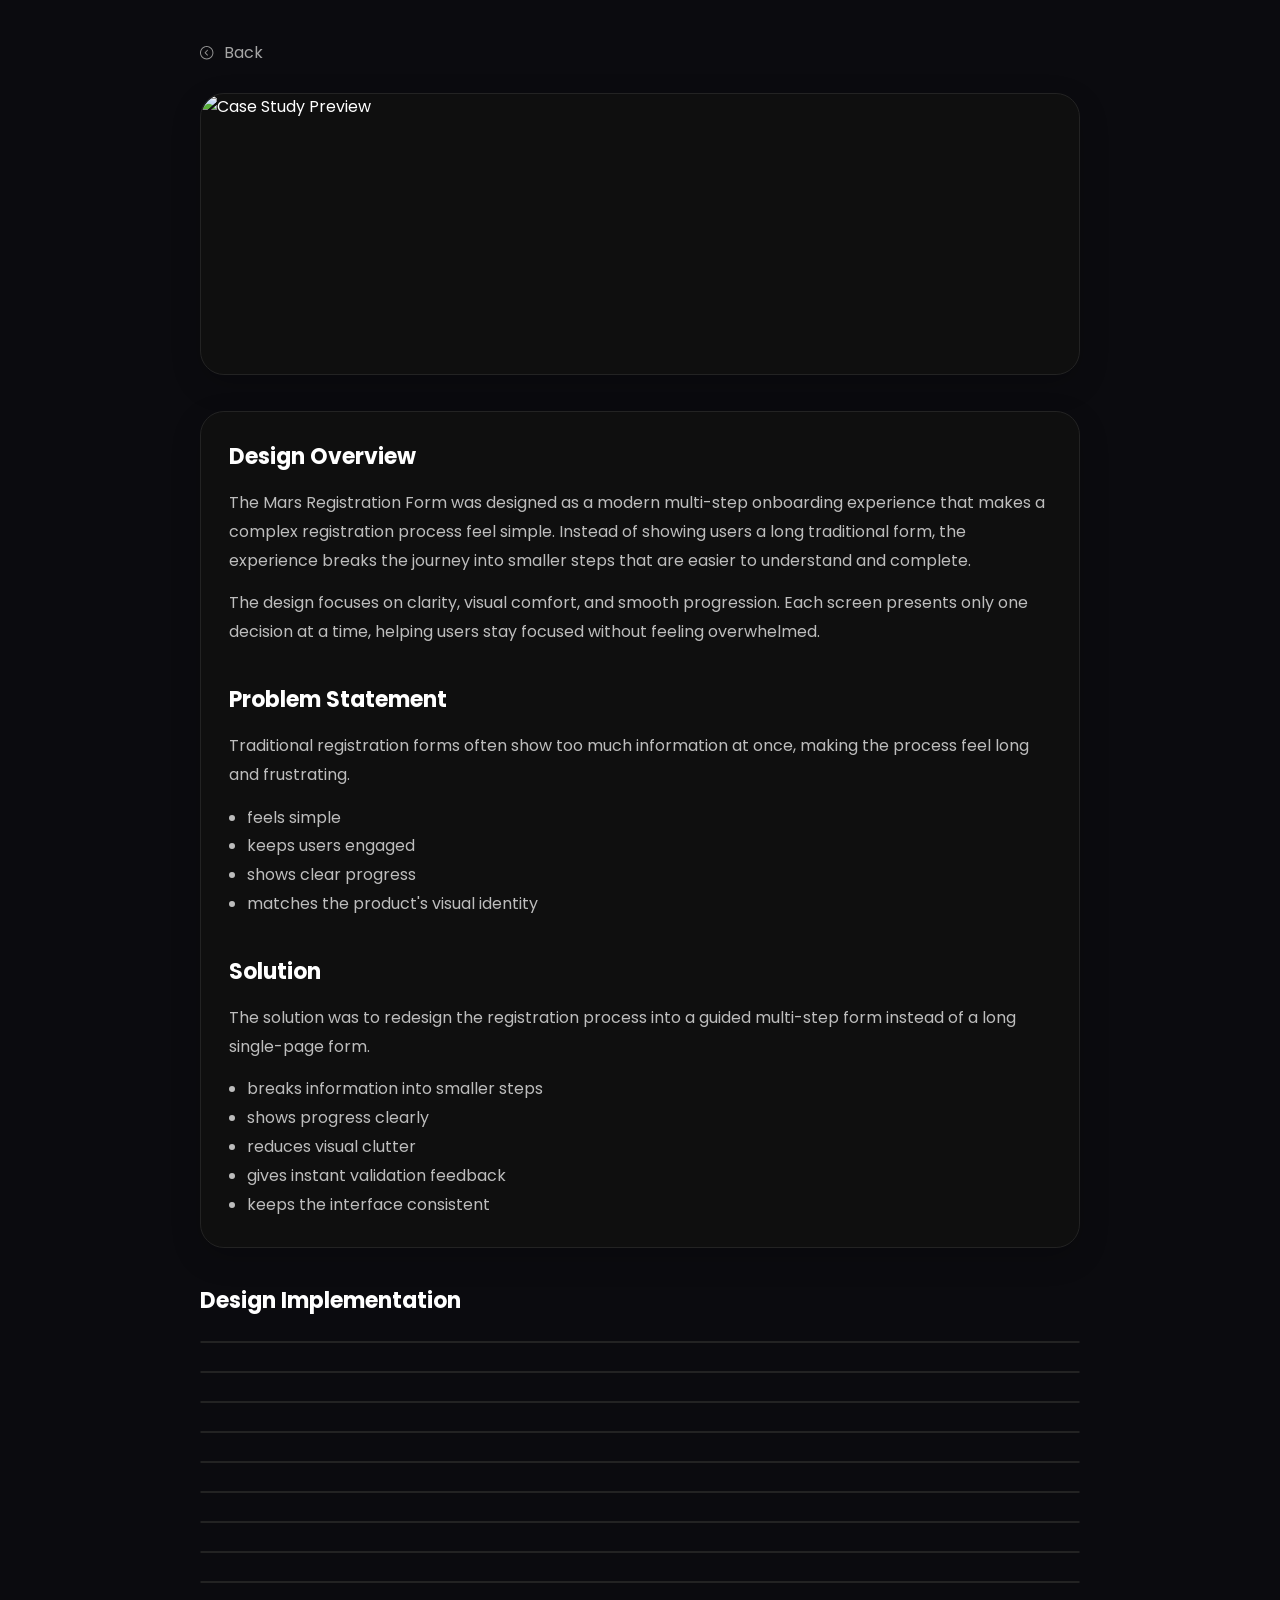
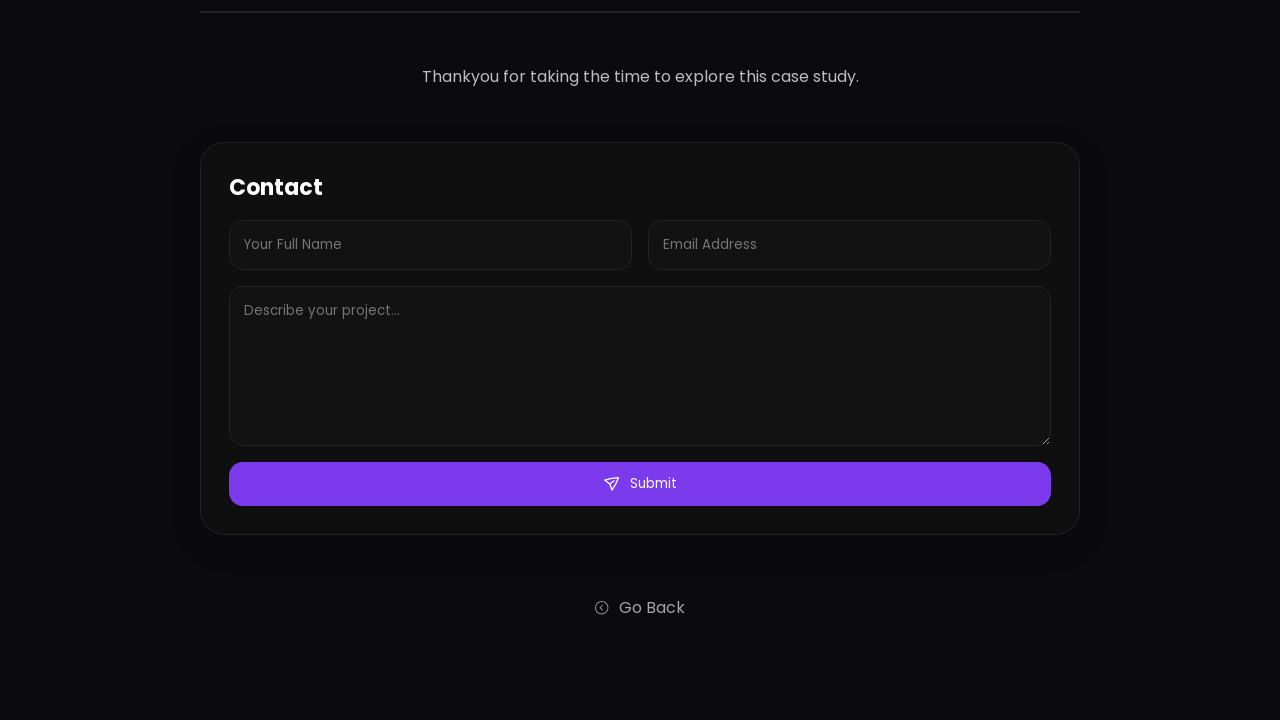
==== case-study.html @ 32646e04 "Added case study page and improve portfolio interactions -Added a dedicated case study page for proj" ====
<!DOCTYPE html>
<html lang="en">
<head>
  <meta charset="UTF-8">
  <meta name="viewport" content="width=device-width, initial-scale=1.0">
  <title>Flight Registration Form Case Study</title>

  <link href="https://fonts.googleapis.com/css2?family=Poppins:wght@300;400;500;600;700&display=swap" rel="stylesheet">
  <link rel="stylesheet" href="case-study.css">
</head>
<body>

<main class="page-wrapper">

  <!-- BACK BUTTON -->
  <a href="port.html" class="back-button">
    <img src="Assets/Icons/Back-arrow.svg" alt="">
    Back
  </a>

  <section class="section-card hero-preview">
  <img src="Assets/Images/casestudmockup.png" alt="Case Study Preview" class="cover-image">
</section>
  <!-- OVERVIEW CARD -->
  <section class="section-card content-card">
    <div class="text-block">
      <h2>Design Overview</h2>
      <p>
        The Mars Registration Form was designed as a modern multi-step onboarding experience that
        makes a complex registration process feel simple. Instead of showing users a long traditional
        form, the experience breaks the journey into smaller steps that are easier to understand and complete.
      </p>
      <p>
        The design focuses on clarity, visual comfort, and smooth progression. Each screen presents only
        one decision at a time, helping users stay focused without feeling overwhelmed.
      </p>
    </div>

    <div class="text-block">
      <h2>Problem Statement</h2>
      <p>
        Traditional registration forms often show too much information at once, making the process
        feel long and frustrating.
      </p>
      <ul>
        <li>feels simple</li>
        <li>keeps users engaged</li>
        <li>shows clear progress</li>
        <li>matches the product's visual identity</li>
      </ul>
    </div>

    <div class="text-block">
      <h2>Solution</h2>
      <p>
        The solution was to redesign the registration process into a guided multi-step form instead
        of a long single-page form.
      </p>
      <ul>
        <li>breaks information into smaller steps</li>
        <li>shows progress clearly</li>
        <li>reduces visual clutter</li>
        <li>gives instant validation feedback</li>
        <li>keeps the interface consistent</li>
      </ul>
    </div>
  </section>

  <!-- DESIGN IMPLEMENTATION -->
  <section class="implementation-section">
    <h2>Design Implementation</h2>

    <div class="implementation-images">
      <img src="Assets/Images/step1.png" alt="">
      <img src="Assets/Images/step2.png" alt="">
      <img src="Assets/Images/step3.png" alt="">
      <img src="Assets/Images/step4.png" alt="">
      <img src="Assets/Images/step5.png" alt="">
      <img src="Assets/Images/step6.png" alt="">
      <img src="Assets/Images/step7.png" alt="">
      <img src="Assets/Images/step8.png" alt="">
      <img src="Assets/Images/step9.png" alt="">
      <img src="Assets/Images/step10.png" alt="">
    </div>
  </section>

  <!-- THANK YOU -->
  <section class="thankyou-text">
    <p>Thankyou for taking the time to explore this case study.</p>
  </section>

  <!-- CONTACT -->
  <section class="section-card" id="contact">
    <h2>Contact</h2>

    <form class="form" action="contact.php" method="POST">
      <div class="form-row">
        <input type="text" name="name" placeholder="Your Full Name">
        <input type="email" name="email" placeholder="Email Address">
      </div>

      <textarea name="message" placeholder="Describe your project..."></textarea>

      <button type="submit" class="btn primary full">
        <img src="Assets/Icons/submmit-arrow.svg" class="btn-icon" alt="">
        Submit
      </button>
    </form>
  </section>
<a href="port.html" class="back-button">
  <img src="Assets/Icons/Back-arrow.svg" alt="Back">
  Go Back
</a>
</main>
<script src="case-study.js"></script>
</body>
</html>
---- case-study.css ----
*{
  margin:0;
  padding:0;
  box-sizing:border-box;
  font-family:"Poppins",sans-serif;
}

body{
  background:#0b0b0f;
  color:#fff;
}

.page-wrapper{
  max-width:920px;
  margin:40px auto;
  padding:0 20px 60px;
}

/* BACK BUTTON */
.back-button{
  display:inline-flex;
  align-items:center;
  gap:10px;
  color:#a5a5a5;
  text-decoration:none;
  margin-bottom:28px;
  transition:.3s;
}

.back-button img{
  width:14px;
  height:14px;
}

.back-button:hover{
  color:#fff;
}

/* CARDS */
.section-card{
  background:#0f0f0f;
  border:1px solid #232323;
  border-radius:24px;
  box-shadow:0 10px 30px rgba(0,0,0,.18);
}

/* HERO */
.hero-preview{
  overflow:hidden;
  margin-bottom:36px;
}

.hero-preview .cover-image{
  width:100%;
  height:280px;
  object-fit:cover;
  display:block;
  border-radius:24px;
}

/* CONTENT */
.content-card{
  padding:28px;
  margin-bottom:36px;
}

.text-block + .text-block{
  margin-top:36px;
}

h2{
  font-size:22px;
  margin-bottom:16px;
}

p{
  color:#bdbdbd;
  line-height:1.8;
  margin-bottom:14px;
}

ul{
  padding-left:18px;
  color:#bdbdbd;
  line-height:1.8;
}

/* IMPLEMENTATION */
.implementation-section{
  margin-bottom:50px;
}

.implementation-section h2{
  margin-bottom:24px;
}

.implementation-images{
  display:flex;
  flex-direction:column;
  gap:28px;
}

.implementation-images img{
  width:100%;
  border-radius:24px;
  border:1px solid #232323;
  display:block;
}

/* THANK YOU */
.thankyou-text{
  text-align:center;
  color:#bdbdbd;
  margin-bottom:50px;
}

/* CONTACT SECTION FIX */
#contact.section-card{
  padding:28px; /* 🔥 FIX: gives space for "Contact" title */
}

.form{
  display:flex;
  flex-direction:column;
  gap:16px;
  margin-top:16px; /* breathing space under title */
}

.form-row{
  display:flex;
  gap:16px;
}

input,
textarea{
  width:100%;
  padding:14px;
  border-radius:14px;
  border:1px solid #232323;
  background:#121212;
  color:#fff;
}

textarea{
  min-height:160px;
}

.btn{
  display:inline-flex;
  align-items:center;
  justify-content:center;
  gap:10px;
  padding:12px 18px;
  border:none;
  border-radius:14px;
  cursor:pointer;
  transition:.3s;
}

.primary{
  background:#7c3aed;
  color:#fff;
}

.primary:hover{
  border:1px solid #a06bff;
  transform:translateY(-2px);
  box-shadow:0 10px 24px rgba(124,58,237,.25);
}

.btn-icon{
  width:16px;
  height:16px;
}

.full{
  width:100%;
}

/* BACK BUTTON (BOTTOM FIX) */
.page-wrapper > .back-button:last-of-type{
  display:flex;
  justify-content:center;
  align-items:center;
  margin:60px auto 0; /* 🔥 breathing space + centering */
  width:fit-content;
}

/* MOBILE */
@media(max-width:768px){
  .form-row{
    flex-direction:column;
  }
}

body.light{
  background:#f5f5f5;
  color:#111;
}

body.light .section-card{
  background:#ffffff;
  border:1px solid #e5e5e5;
}

body.light p,
body.light ul{
  color:#444;
}
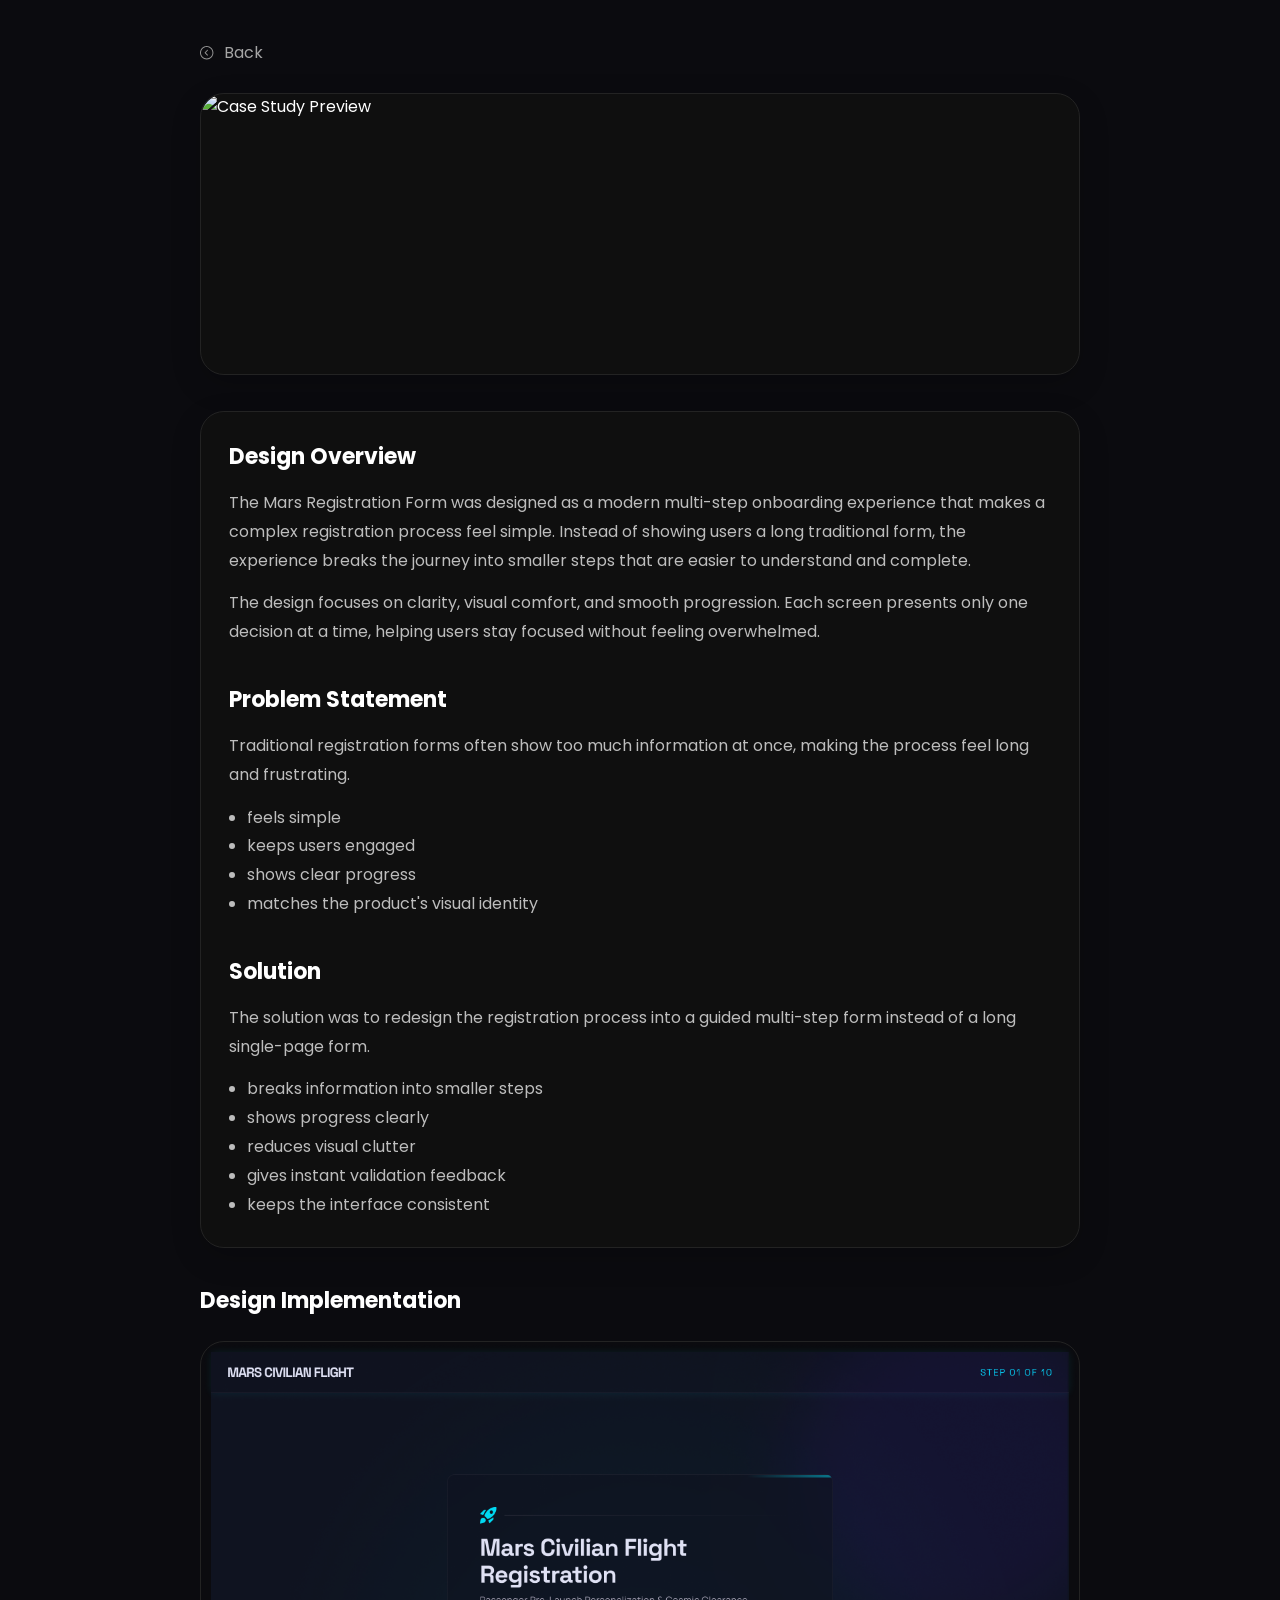
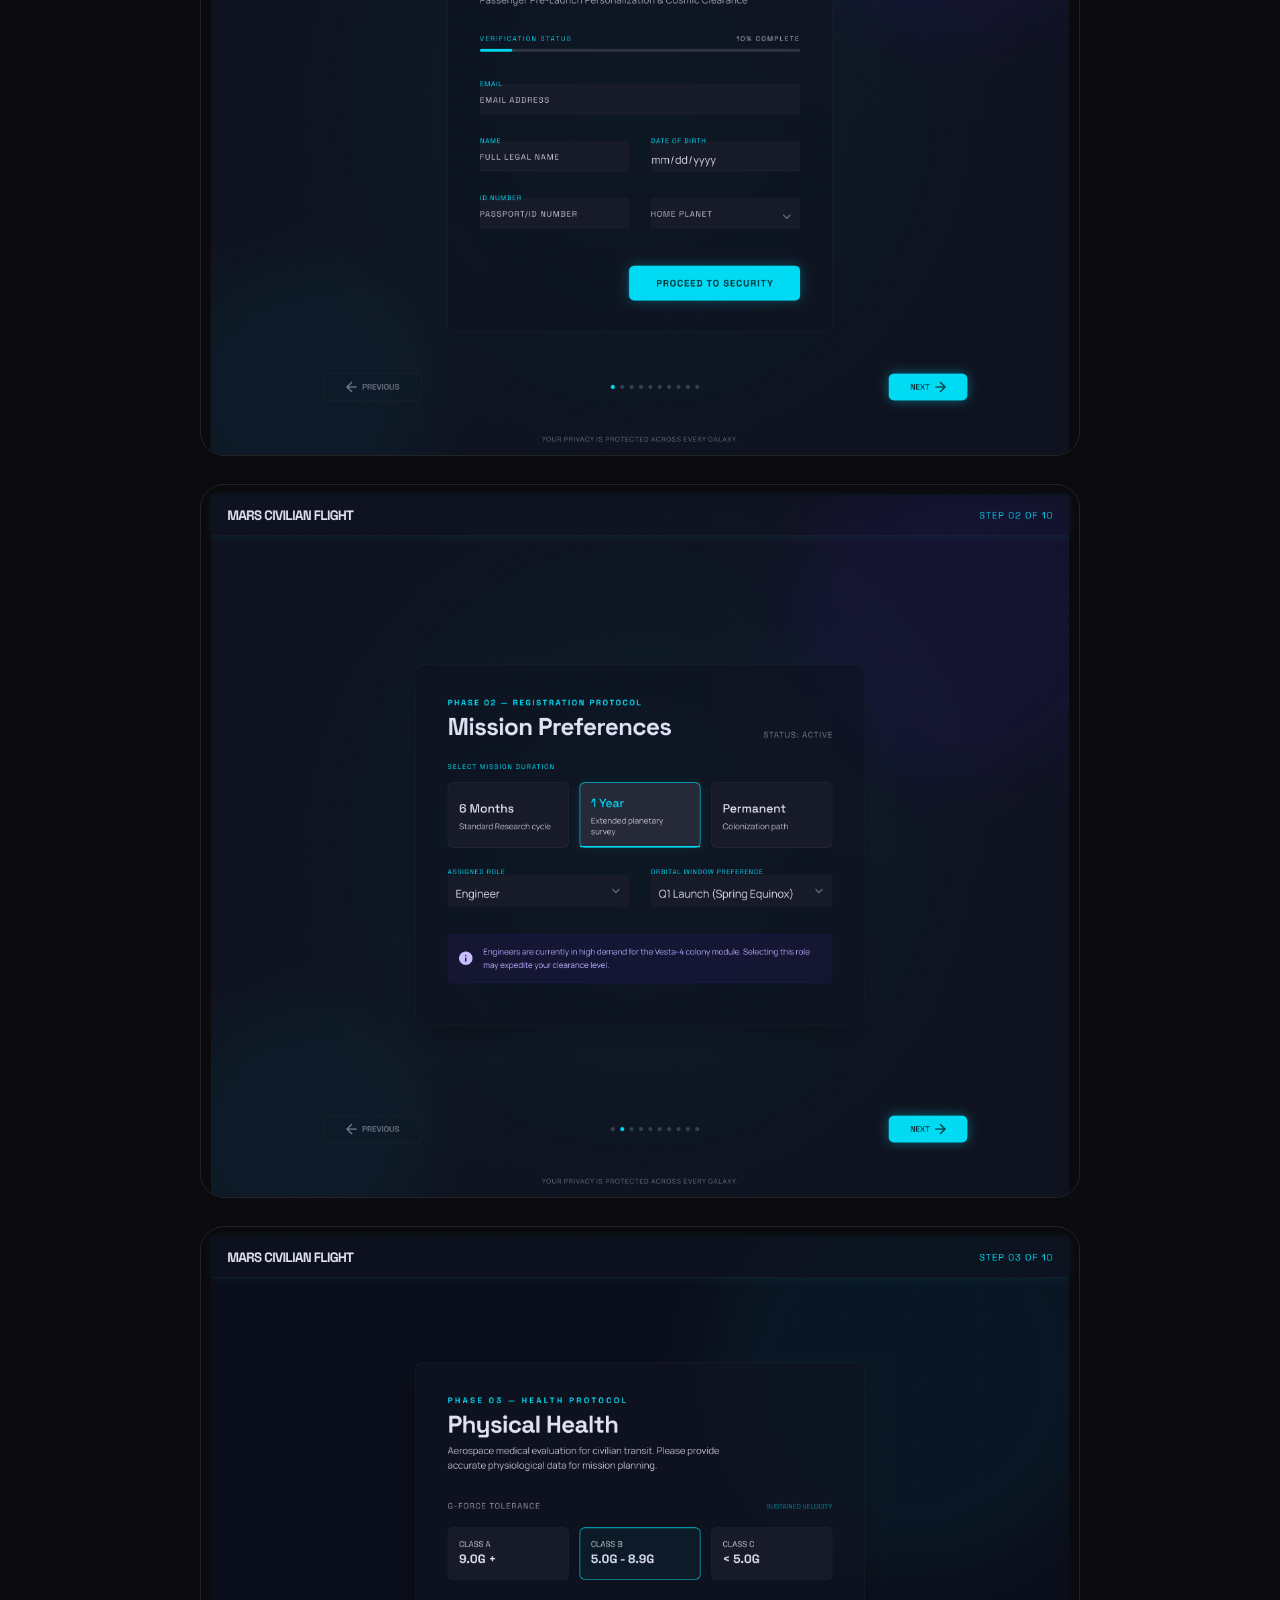
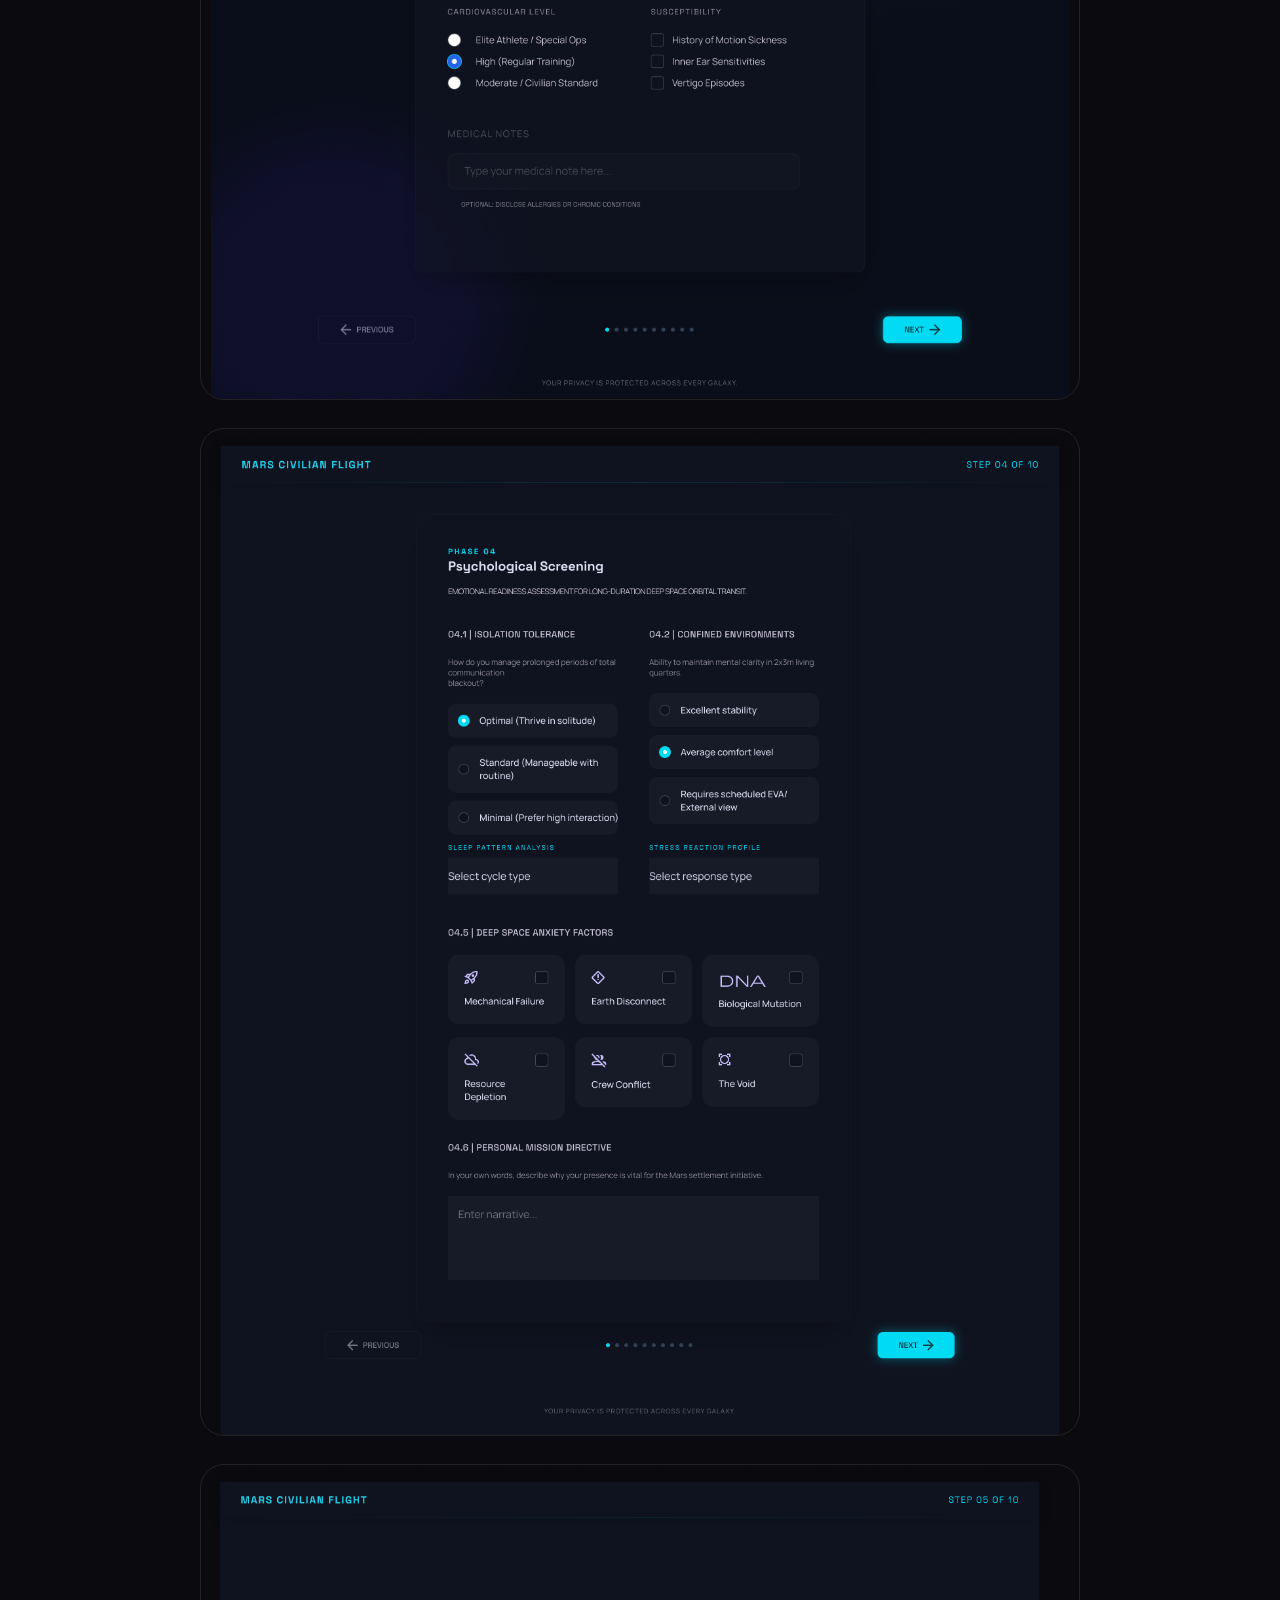
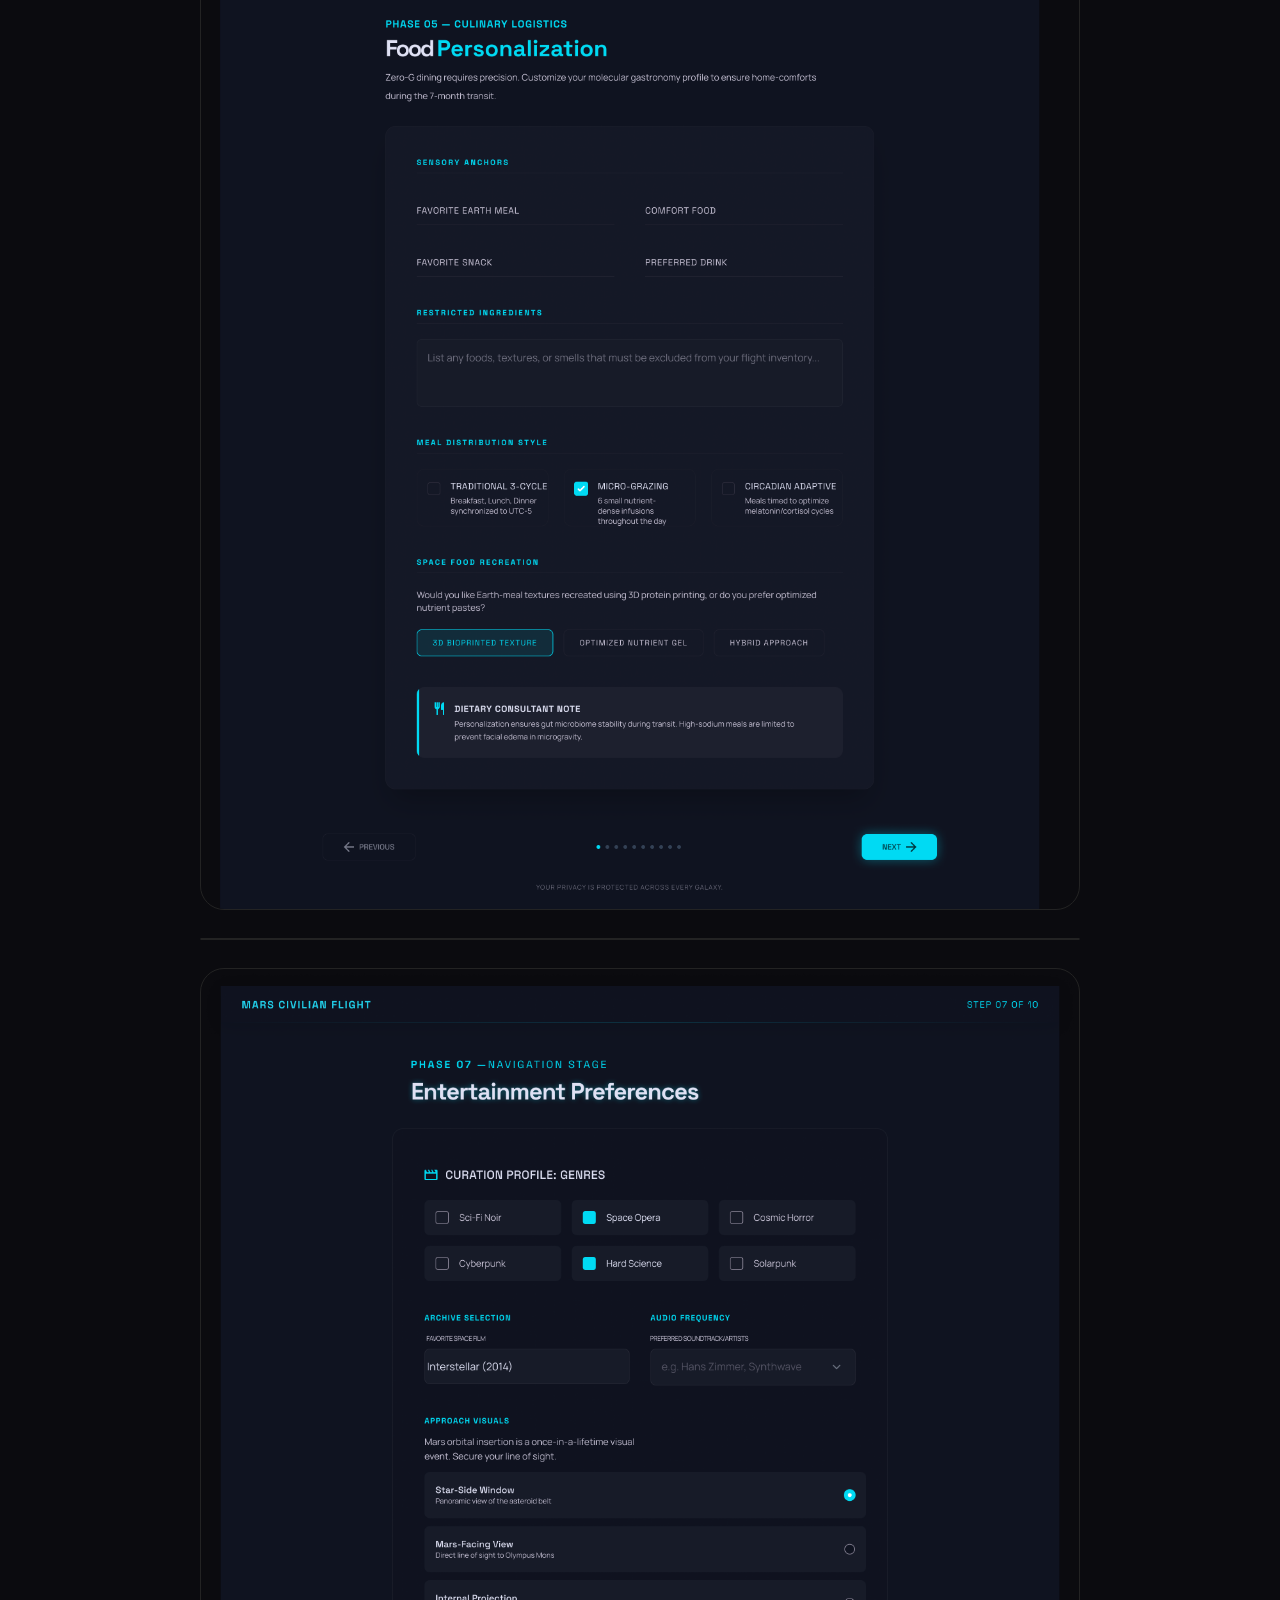
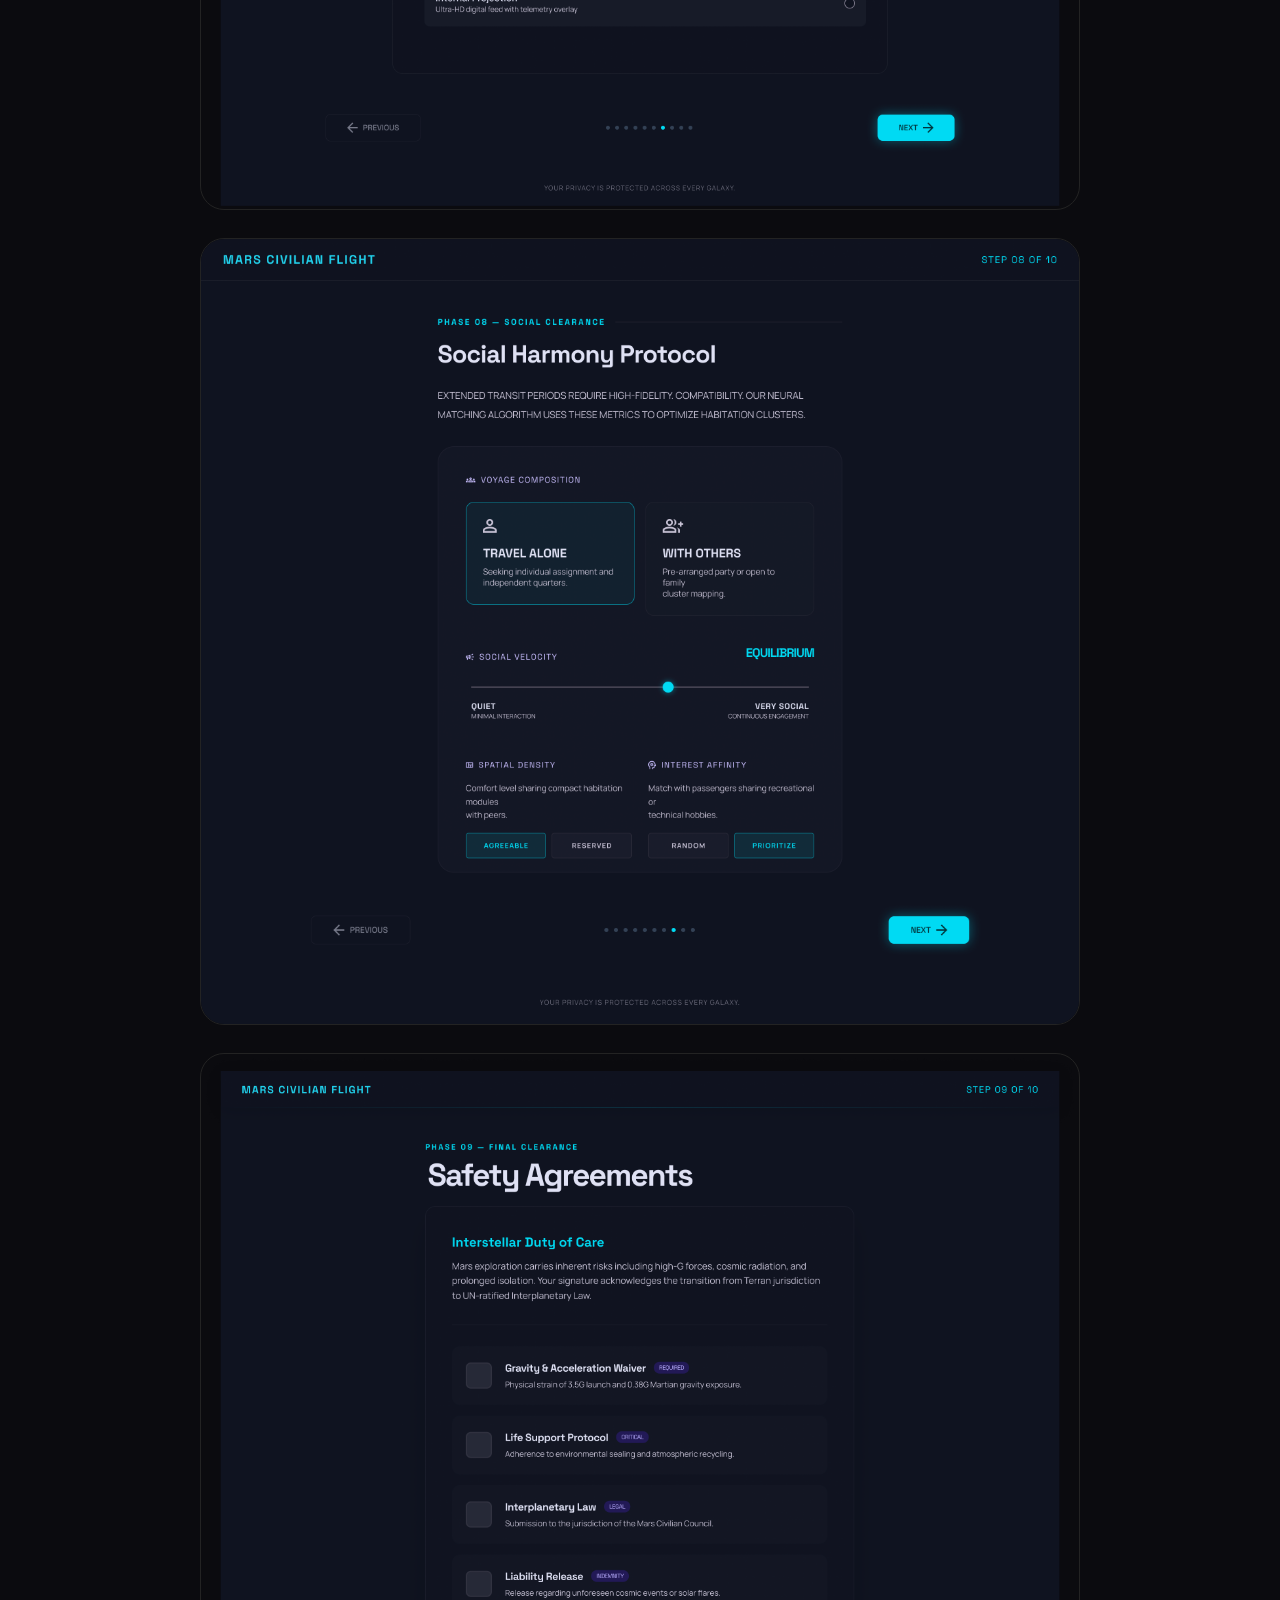
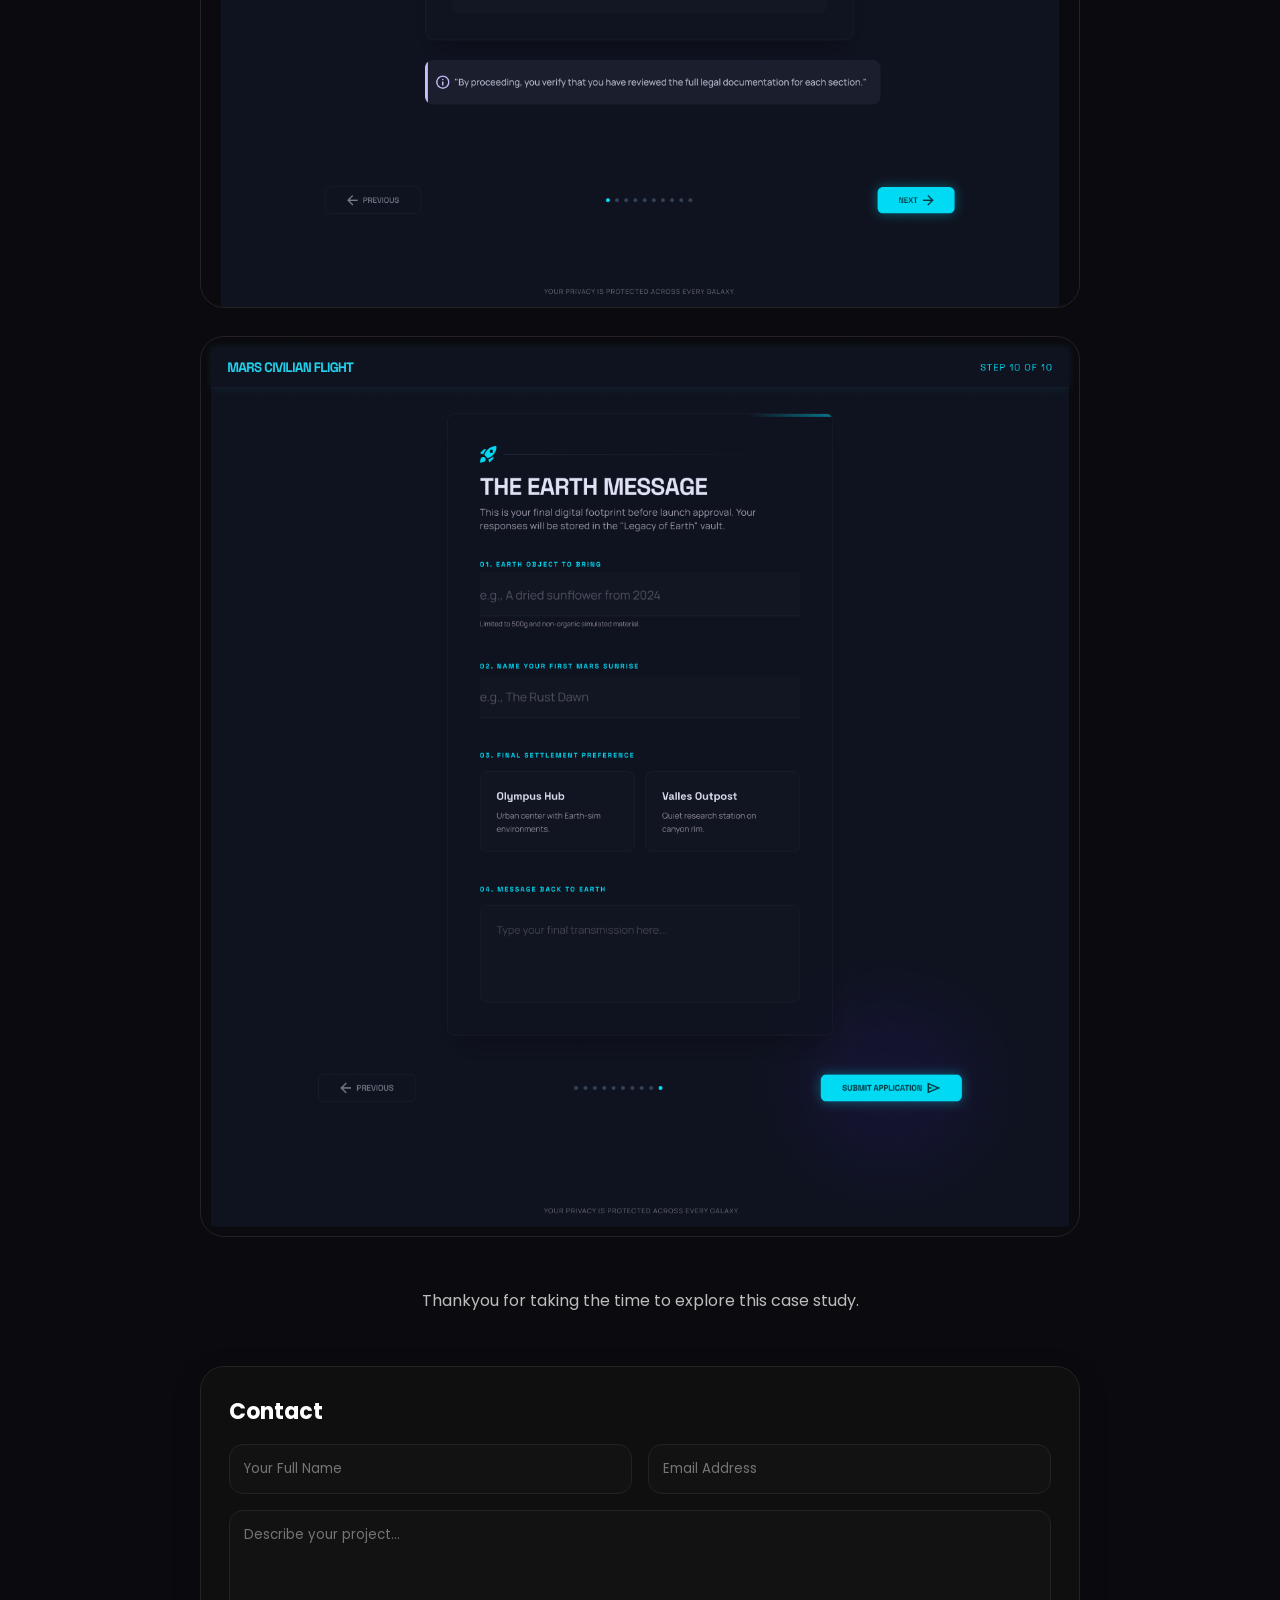
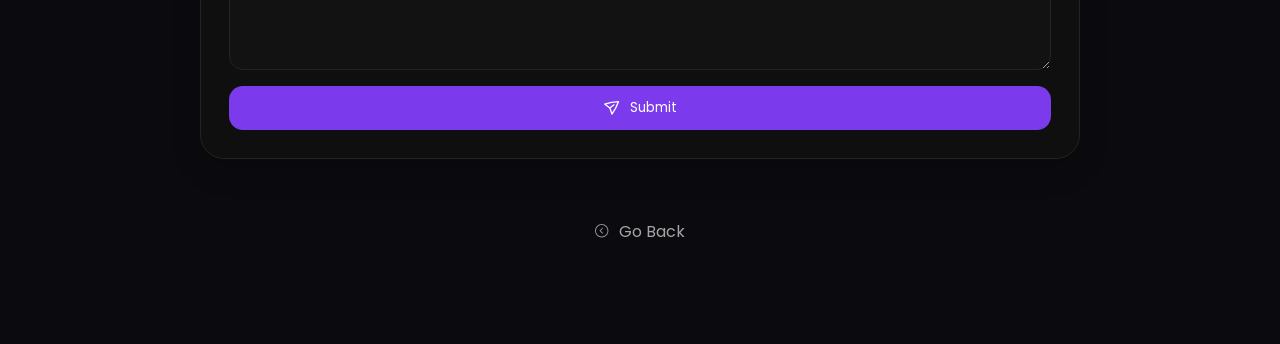
==== commit 66321cfb: "Update image filenames to match casing" ====
--- a/case-study.html
+++ b/case-study.html
@@ -13,7 +13,7 @@
 <main class="page-wrapper">
 
   <!-- BACK BUTTON -->
-  <a href="port.html" class="back-button">
+  <a href="index.html" class="back-button">
     <img src="Assets/Icons/Back-arrow.svg" alt="">
     Back
   </a>
@@ -71,16 +71,16 @@
     <h2>Design Implementation</h2>
 
     <div class="implementation-images">
-      <img src="Assets/Images/step1.png" alt="">
-      <img src="Assets/Images/step2.png" alt="">
-      <img src="Assets/Images/step3.png" alt="">
-      <img src="Assets/Images/step4.png" alt="">
-      <img src="Assets/Images/step5.png" alt="">
-      <img src="Assets/Images/step6.png" alt="">
-      <img src="Assets/Images/step7.png" alt="">
-      <img src="Assets/Images/step8.png" alt="">
-      <img src="Assets/Images/step9.png" alt="">
-      <img src="Assets/Images/step10.png" alt="">
+      <img src="Assets/Images/Step1.png" alt="">
+      <img src="Assets/Images/Step2.png" alt="">
+      <img src="Assets/Images/Step3.png" alt="">
+      <img src="Assets/Images/Step4.png" alt="">
+      <img src="Assets/Images/Step5.png" alt="">
+      <img src="Assets/Images/Step6.png" alt="">
+      <img src="Assets/Images/Step7.png" alt="">
+      <img src="Assets/Images/Step8.png" alt="">
+      <img src="Assets/Images/Step9.png" alt="">
+      <img src="Assets/Images/Step10.png" alt="">
     </div>
   </section>
 
@@ -107,11 +107,11 @@
       </button>
     </form>
   </section>
-<a href="port.html" class="back-button">
+<a href="index.html" class="back-button">
   <img src="Assets/Icons/Back-arrow.svg" alt="Back">
   Go Back
 </a>
 </main>
 <script src="case-study.js"></script>
 </body>
-</html>+</html>
